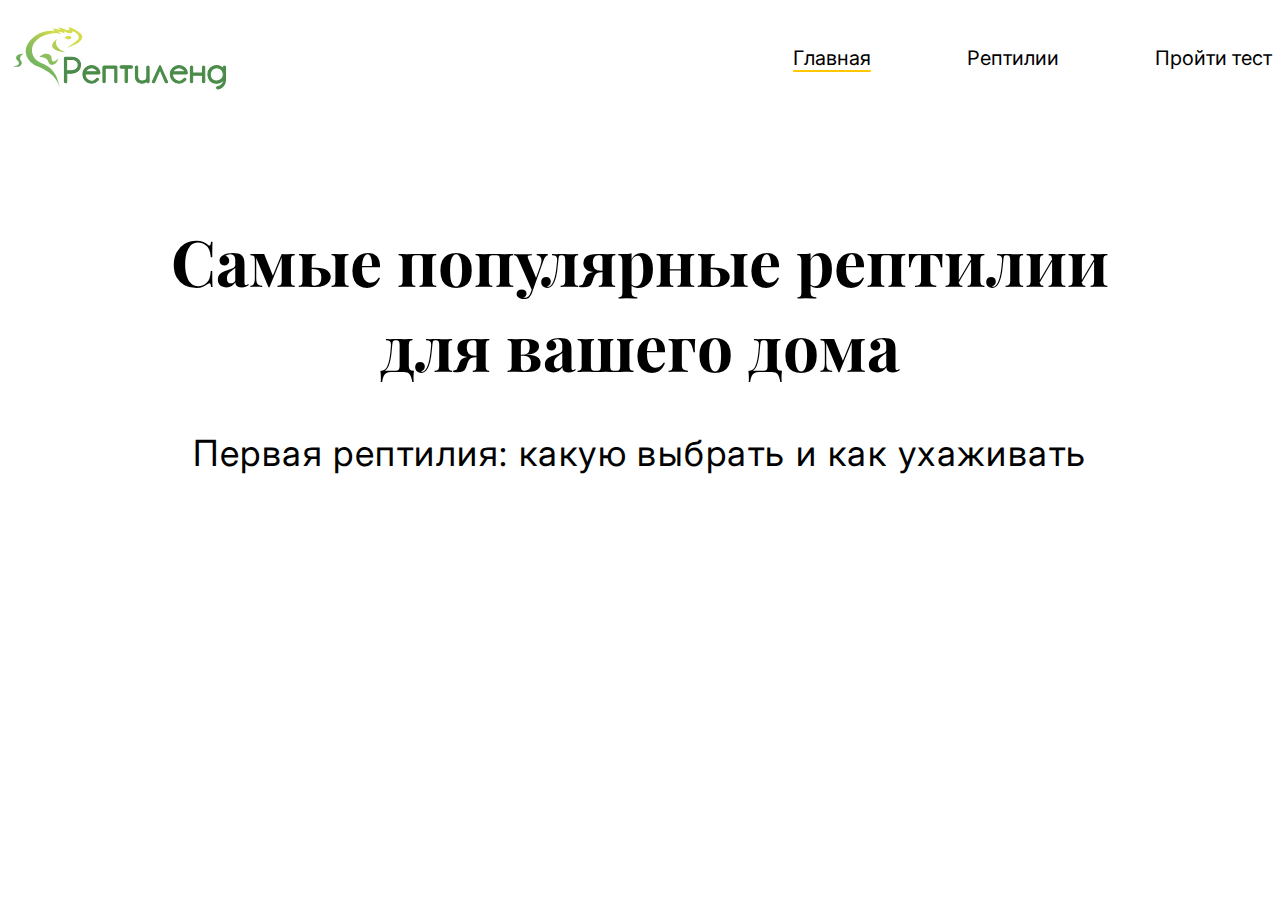
==== index.html @ 04e9afe6 "init" ====
<!DOCTYPE html>
<html lang="en">
  <head>
    <meta charset="UTF-8" />
    <meta http-equiv="X-UA-Compatible" content="IE=edge" />
    <meta name="viewport" content="width=device-width, initial-scale=1.0" />
    <title>Document</title>
    <link rel="preconnect" href="https://fonts.gstatic.com" />
    <link
      href="https://fonts.googleapis.com/css2?family=Playfair+Display:wght@600&display=swap"
      rel="stylesheet"
    />
    <link
      href="https://fonts.googleapis.com/css2?family=Inter:wght@400;600&display=swap"
      rel="stylesheet"
    />
    <link rel="stylesheet" href="styles.css" />
  </head>
  <body>
    <div class="container">
      <div class="main-menu">
        <img class="main-menu__logo" src="./assets/images/logo.svg" alt="" />
        <div class="main-menu__menu-items">
          <div class="main-menu__menu-item main-menu__menu-item_active">
            <span>Главная</span>
          </div>
          <div class="main-menu__menu-item"><span>Рептилии</span></div>
          <div class="main-menu__menu-item"><span>Пройти тест</span></div>
        </div>
      </div>
      <div class="page-content">
        <h1 class="main-header">
          Самые популярные рептилии<br />для вашего дома
        </h1>
        <p class="header-md">Первая рептилия: какую выбрать и как ухаживать</p>
      </div>
    </div>
  </body>
</html>
---- styles.css ----
html{
    cursor: url(./assets/images/cursor.svg), auto;
}

.container {
  max-width: 1342px;
  margin: auto;
}

.main-menu {
  height: 100px;
  display: flex;
  justify-content: space-between;
  align-items: center;
}

.main-menu .main-menu__logo {
  height: 100%;
}

.main-menu .main-menu__menu-items {
  display: flex;
  justify-content: flex-end;
  margin-right: -16px;
}

.main-menu .main-menu__menu-items .main-menu__menu-item {
  margin-left: 64px;
  padding: 16px;
  font-family: Inter;
  font-size: 20px;
  line-height: 24px;
  border-radius: 12px;
}

.main-menu .main-menu__menu-items .main-menu__menu-item:hover {
  background: #21a36c;
  color: white;
}

.main-menu .main-menu__menu-items .main-menu__menu-item:hover span::after {
  display: none;
}

.main-menu .main-menu__menu-items .main-menu__menu-item_active span {
  position: relative;
}

.main-menu .main-menu__menu-items .main-menu__menu-item_active span::after {
  content: "";
  position: absolute;
  width: 100%;
  height: 2px;
  background: #ffc700;
  border-radius: 8px;
  top: 100%;
  left: 0;
}

.main-header {
  margin-top: 110px;
  font-family: Playfair Display;
  font-weight: bold;
  font-size: 64px;
  line-height: 85px;
  text-align: center;
}

.header-md {
  font-family: Inter;
  font-style: normal;
  font-weight: normal;
  font-size: 36px;
  line-height: 44px;
  /* identical to box height */

  text-align: center;
  letter-spacing: 0.04em;
  margin-top: 37px;
}
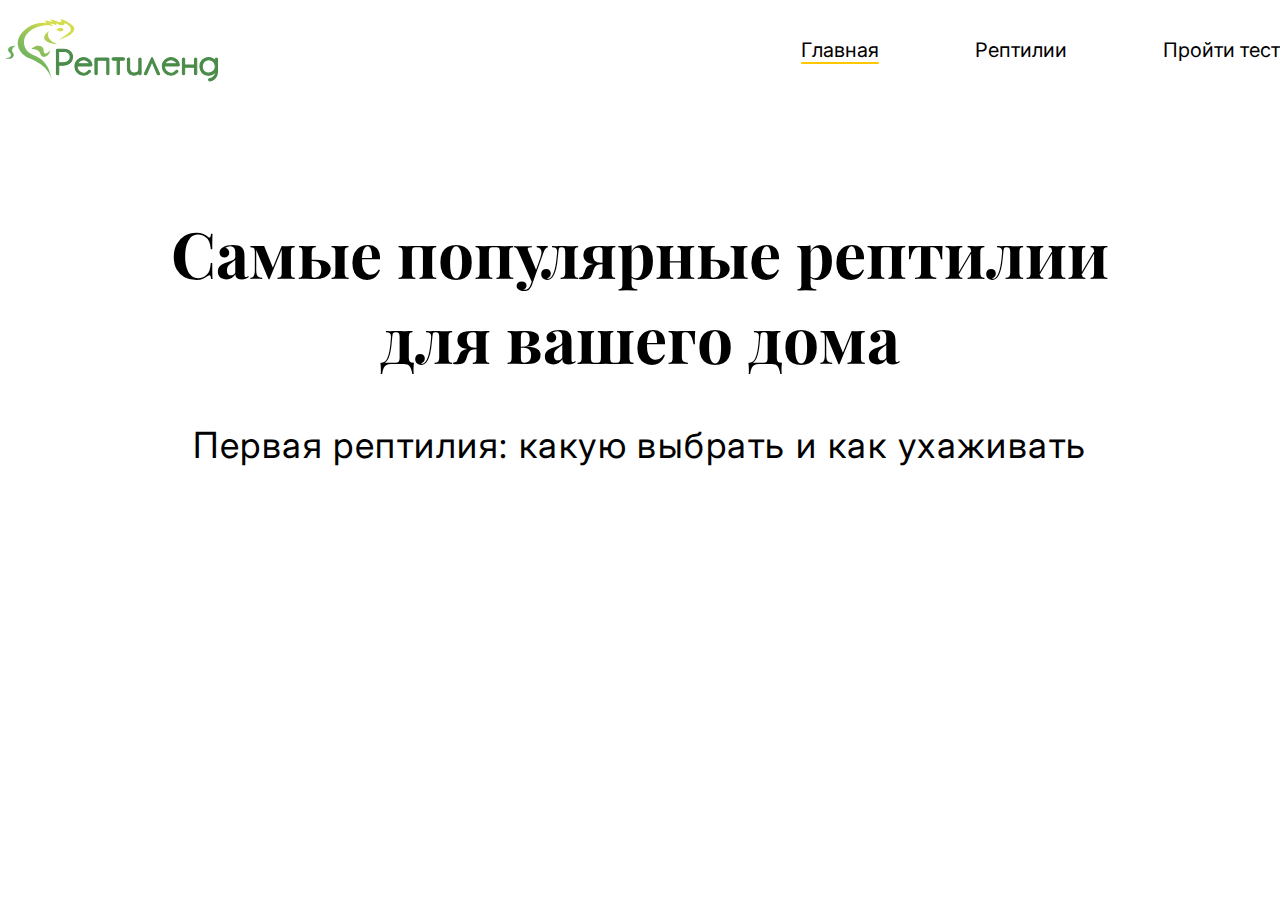
==== commit 8c71ee38: "верстка страницы риптилий" ====
--- a/index.html
+++ b/index.html
@@ -21,15 +21,15 @@
       <div class="main-menu">
         <img class="main-menu__logo" src="./assets/images/logo.svg" alt="" />
         <div class="main-menu__menu-items">
-          <div class="main-menu__menu-item main-menu__menu-item_active">
+          <a href="/" class="main-menu__menu-item main-menu__menu-item_active">
             <span>Главная</span>
-          </div>
-          <div class="main-menu__menu-item"><span>Рептилии</span></div>
-          <div class="main-menu__menu-item"><span>Пройти тест</span></div>
+          </a>
+          <a href="/reptiles" class="main-menu__menu-item"><span>Рептилии</span></a>
+          <a href="/test" class="main-menu__menu-item"><span>Пройти тест</span></a>
         </div>
       </div>
       <div class="page-content">
-        <h1 class="main-header">
+        <h1 class="main-header main-header_centered">
           Самые популярные рептилии<br />для вашего дома
         </h1>
         <p class="header-md">Первая рептилия: какую выбрать и как ухаживать</p>
--- a/styles.css
+++ b/styles.css
@@ -1,9 +1,16 @@
-html{
-    cursor: url(./assets/images/cursor.svg), auto;
+html, a, button{
+    cursor: url(./assets/images/cursor.svg), auto !important;
+}
+
+*{
+    box-sizing: border-box;
+}
+body{
+    margin: 0;
 }
 
 .container {
-  max-width: 1342px;
+  max-width: 1300px;
   margin: auto;
 }
 
@@ -31,6 +38,8 @@
   font-size: 20px;
   line-height: 24px;
   border-radius: 12px;
+  color: black;
+  text-decoration: none;
 }
 
 .main-menu .main-menu__menu-items .main-menu__menu-item:hover {
@@ -63,7 +72,10 @@
   font-weight: bold;
   font-size: 64px;
   line-height: 85px;
-  text-align: center;
+}
+
+.main-header_centered{
+    text-align: center;
 }
 
 .header-md {
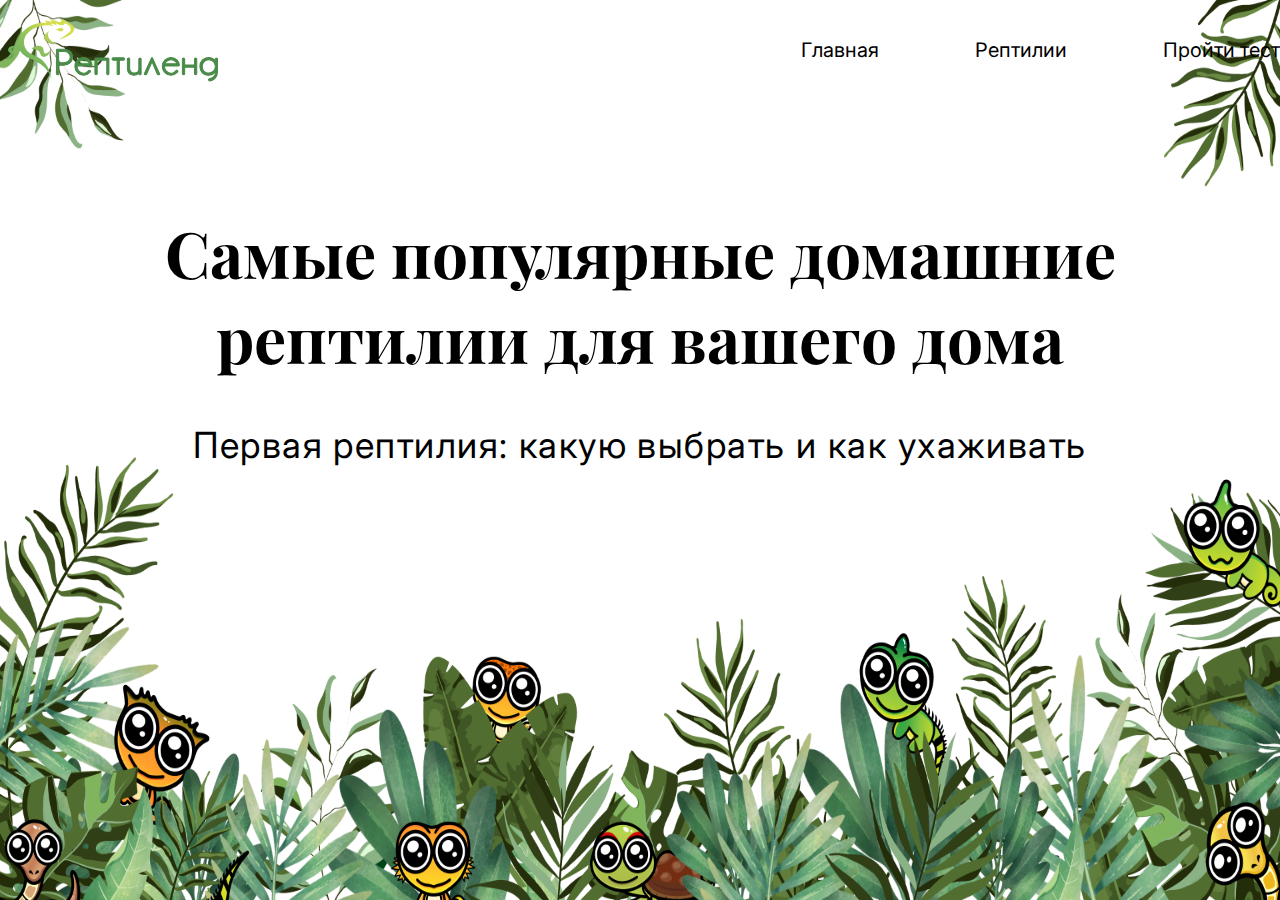
==== commit c6c31aba: "главная" ====
--- a/index.html
+++ b/index.html
@@ -15,25 +15,17 @@
       rel="stylesheet"
     />
     <link rel="stylesheet" href="styles.css" />
+    <link rel="stylesheet" href="main-styles.css" />
   </head>
   <body>
     <div class="container">
-      <div class="main-menu">
-        <img class="main-menu__logo" src="./assets/images/logo.svg" alt="" />
-        <div class="main-menu__menu-items">
-          <a href="/" class="main-menu__menu-item main-menu__menu-item_active">
-            <span>Главная</span>
-          </a>
-          <a href="/reptiles" class="main-menu__menu-item"><span>Рептилии</span></a>
-          <a href="/test" class="main-menu__menu-item"><span>Пройти тест</span></a>
-        </div>
-      </div>
       <div class="page-content">
         <h1 class="main-header main-header_centered">
-          Самые популярные рептилии<br />для вашего дома
+          Самые популярные домашние<br />рептилии для вашего дома
         </h1>
         <p class="header-md">Первая рептилия: какую выбрать и как ухаживать</p>
       </div>
     </div>
+    <script src="/menu.js"></script>
   </body>
 </html>
--- a/styles.css
+++ b/styles.css
@@ -1,12 +1,17 @@
-html, a, button{
-    cursor: url(./assets/images/cursor.svg), auto !important;
+@import './adaptive.css';
+
+html,
+a,
+button {
+  cursor: url(./assets/images/cursor.svg), auto !important;
 }
 
-*{
-    box-sizing: border-box;
+* {
+  box-sizing: border-box;
 }
-body{
-    margin: 0;
+body {
+  margin: 0;
+  min-width: 370px;
 }
 
 .container {
@@ -14,15 +19,25 @@
   margin: auto;
 }
 
+.main-menu__burger {
+  display: none;
+}
+
 .main-menu {
   height: 100px;
   display: flex;
   justify-content: space-between;
   align-items: center;
+  position: relative;
+  z-index: 200;
 }
 
 .main-menu .main-menu__logo {
   height: 100%;
+}
+
+.main-menu__logo_sm {
+  display: none;
 }
 
 .main-menu .main-menu__menu-items {
@@ -40,6 +55,7 @@
   border-radius: 12px;
   color: black;
   text-decoration: none;
+  white-space: nowrap;
 }
 
 .main-menu .main-menu__menu-items .main-menu__menu-item:hover {
@@ -56,7 +72,7 @@
 }
 
 .main-menu .main-menu__menu-items .main-menu__menu-item_active span::after {
-  content: "";
+  content: '';
   position: absolute;
   width: 100%;
   height: 2px;
@@ -74,8 +90,8 @@
   line-height: 85px;
 }
 
-.main-header_centered{
-    text-align: center;
+.main-header_centered {
+  text-align: center;
 }
 
 .header-md {
@@ -90,3 +106,88 @@
   letter-spacing: 0.04em;
   margin-top: 37px;
 }
+
+.page-content .page-content__learn-more {
+  border: 1px solid #21a36c;
+  background-color: #fff;
+  color: #000;
+  text-decoration: none;
+  box-shadow: none;
+  font-family: Inter;
+  font-style: normal;
+  font-weight: bold;
+  font-size: 16px;
+  line-height: 19px;
+
+  text-transform: uppercase;
+  padding: 14px 70px;
+  border-radius: 12px;
+}
+
+.page-content .page-content__learn-more:hover {
+  color: #fff;
+  background-color: #21a36c;
+}
+
+.page-content .page-content__page-points {
+  display: flex;
+  flex-direction: column;
+  position: absolute;
+  right: calc(100% + 100px);
+  margin-bottom: -20px;
+  max-height: 192px;
+}
+
+.page-content .page-content__page-point {
+  margin-bottom: 20px;
+  border-radius: 50%;
+  height: 28px;
+  width: 28px;
+  border: 1px solid transparent;
+  display: flex;
+  justify-content: center;
+  align-items: center;
+  position: relative;
+}
+
+.page-content .page-content__page-point:after {
+  content: '';
+  height: 6px;
+  width: 6px;
+  border-radius: 50%;
+  display: block;
+  background-color: #bdbcbc;
+}
+
+.page-content .page-content__page-point.page-content__page-point_hidden {
+  opacity: 0;
+  position: absolute;
+  /* display: none; */
+}
+
+.page-content .page-content__page-point.page-content__page-point_active {
+  border-color: #21a36c;
+}
+
+.page-content .page-content__page-point.page-content__page-point_active::after {
+  background-color: #000;
+}
+
+.steps {
+  display: none;
+}
+
+.steps__point {
+  border-radius: 50%;
+  border: 1px solid #bdbcbc;
+  height: 16px;
+  width: 16px;
+  margin: 0 4px;
+}
+
+.steps__point_active {
+  background-color: #21a36c;
+  border-color: #21a36c;
+  height: 20px;
+  width: 20px;
+}
--- a/main-styles.css
+++ b/main-styles.css
@@ -0,0 +1,69 @@
+html {
+  height: 100%;
+  background-image: url(./assets/images/main_bg.png);
+  background-size: 100% 100%;
+  background-repeat: no-repeat;
+}
+
+@media (max-width: 1200px) {
+  .container,
+  body {
+    height: 100%;
+  }
+
+  .container {
+    padding: 0 110px;
+  }
+  html {
+    background-image: url(./assets/images/main_bg_md.png);
+  }
+
+  .main-header {
+    margin-top: 0 !important;
+    font-size: 52px;
+    line-height: 69px;
+  }
+
+  .page-content {
+    height: calc(100% - 100px);
+    display: flex;
+    justify-content: center;
+    flex-direction: column;
+  }
+
+  .header-md {
+    margin-bottom: 315px;
+    font-size: 28px;
+    line-height: 34px;
+    margin-top: 0;
+    color: #423223;
+    font-weight: bold;
+  }
+}
+
+@media (max-width: 992px) {
+  .container {
+    padding: 0;
+  }
+  html {
+    background-image: url(./assets/images/main_bg_sm.png) !important;
+    background-position: bottom !important;
+    background-repeat: no-repeat !important;
+  }
+  .page-content {
+    height: calc(100% - 48px);
+  }
+  .main-header {
+    font-size: 52px;
+    line-height: 69px;
+    margin-bottom: 28px;
+    font-size: 20px;
+    line-height: 27px;
+  }
+  .header-md {
+    margin-bottom: 100px;
+    margin-top: 0 !important;
+    font-size: 11px;
+    line-height: 13px;
+  }
+}
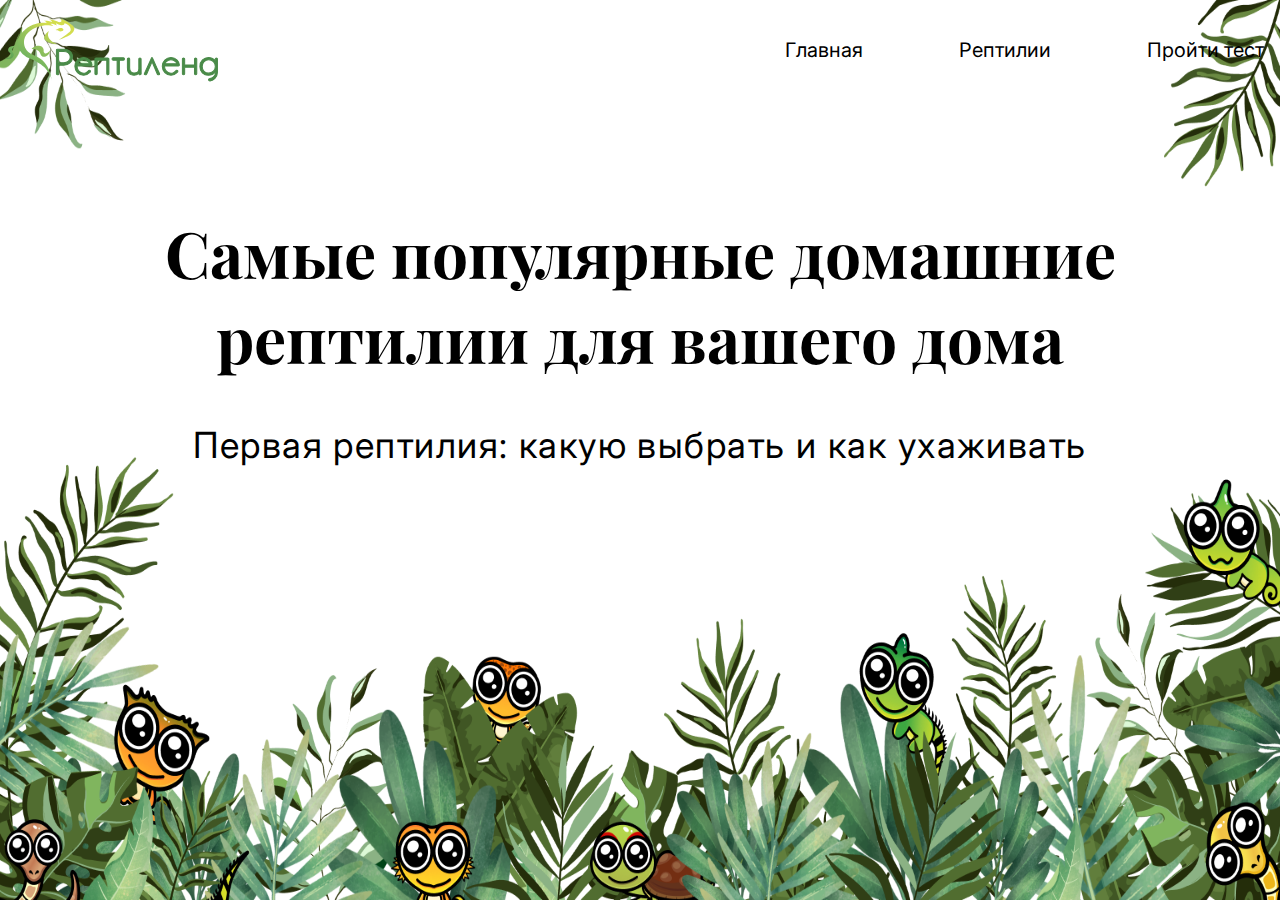
==== commit 906b4f6b: "fix" ====
--- a/index.html
+++ b/index.html
@@ -1,31 +1,31 @@
-<!DOCTYPE html>
-<html lang="en">
-  <head>
-    <meta charset="UTF-8" />
-    <meta http-equiv="X-UA-Compatible" content="IE=edge" />
-    <meta name="viewport" content="width=device-width, initial-scale=1.0" />
-    <title>Document</title>
-    <link rel="preconnect" href="https://fonts.gstatic.com" />
-    <link
-      href="https://fonts.googleapis.com/css2?family=Playfair+Display:wght@600&display=swap"
-      rel="stylesheet"
-    />
-    <link
-      href="https://fonts.googleapis.com/css2?family=Inter:wght@400;600&display=swap"
-      rel="stylesheet"
-    />
-    <link rel="stylesheet" href="styles.css" />
-    <link rel="stylesheet" href="main-styles.css" />
-  </head>
-  <body>
-    <div class="container">
-      <div class="page-content">
-        <h1 class="main-header main-header_centered">
-          Самые популярные домашние<br />рептилии для вашего дома
-        </h1>
-        <p class="header-md">Первая рептилия: какую выбрать и как ухаживать</p>
-      </div>
-    </div>
-    <script src="/menu.js"></script>
-  </body>
-</html>
+<!DOCTYPE html>
+<html lang="en">
+  <head>
+    <meta charset="UTF-8" />
+    <meta http-equiv="X-UA-Compatible" content="IE=edge" />
+    <meta name="viewport" content="width=device-width, initial-scale=1.0" />
+    <title>Document</title>
+    <link rel="preconnect" href="https://fonts.gstatic.com" />
+    <link
+      href="https://fonts.googleapis.com/css2?family=Playfair+Display:wght@600&display=swap"
+      rel="stylesheet"
+    />
+    <link
+      href="https://fonts.googleapis.com/css2?family=Inter:wght@400;600&display=swap"
+      rel="stylesheet"
+    />
+    <link rel="stylesheet" href="styles.css" />
+    <link rel="stylesheet" href="main-styles.css" />
+  </head>
+  <body>
+    <div class="container">
+      <div class="page-content">
+        <h1 class="main-header main-header_centered">
+          Самые популярные домашние<br />рептилии для вашего дома
+        </h1>
+        <p class="header-md">Первая рептилия: какую выбрать и как ухаживать</p>
+      </div>
+    </div>
+    <script src="/menu.js"></script>
+  </body>
+</html>
--- a/styles.css
+++ b/styles.css
@@ -43,7 +43,6 @@
 .main-menu .main-menu__menu-items {
   display: flex;
   justify-content: flex-end;
-  margin-right: -16px;
 }
 
 .main-menu .main-menu__menu-items .main-menu__menu-item {
@@ -133,7 +132,7 @@
   display: flex;
   flex-direction: column;
   position: absolute;
-  right: calc(100% + 100px);
+  right: calc(100% + 50px);
   margin-bottom: -20px;
   max-height: 192px;
 }
@@ -175,19 +174,20 @@
 
 .steps {
   display: none;
+  margin-bottom: 28px;
 }
 
 .steps__point {
   border-radius: 50%;
   border: 1px solid #bdbcbc;
-  height: 16px;
-  width: 16px;
+  height: 8px;
+  width: 8px;
   margin: 0 4px;
 }
 
 .steps__point_active {
   background-color: #21a36c;
   border-color: #21a36c;
-  height: 20px;
-  width: 20px;
+  height: 10px;
+  width: 10px;
 }
--- a/main-styles.css
+++ b/main-styles.css
@@ -12,7 +12,7 @@
   }
 
   .container {
-    padding: 0 110px;
+    padding: 0 15px;
   }
   html {
     background-image: url(./assets/images/main_bg_md.png);
@@ -20,8 +20,8 @@
 
   .main-header {
     margin-top: 0 !important;
-    font-size: 52px;
-    line-height: 69px;
+    font-size: 44px;
+    line-height: 59px;
   }
 
   .page-content {
@@ -33,20 +33,21 @@
 
   .header-md {
     margin-bottom: 315px;
-    font-size: 28px;
-    line-height: 34px;
+    font-size: 26px;
+    line-height: 31px;
     margin-top: 0;
     color: #423223;
     font-weight: bold;
   }
 }
 
-@media (max-width: 992px) {
+@media (max-width: 767px) {
   .container {
     padding: 0;
   }
   html {
-    background-image: url(./assets/images/main_bg_sm.png) !important;
+    background-image: url(./assets/images/main_bg_md.png) !important;
+    background-size: 100% auto !important;
     background-position: bottom !important;
     background-repeat: no-repeat !important;
   }
@@ -54,16 +55,36 @@
     height: calc(100% - 48px);
   }
   .main-header {
-    font-size: 52px;
-    line-height: 69px;
-    margin-bottom: 28px;
-    font-size: 20px;
-    line-height: 27px;
+    font-size: 40px !important;
+    line-height: 47px !important;
   }
   .header-md {
     margin-bottom: 100px;
     margin-top: 0 !important;
-    font-size: 11px;
-    line-height: 13px;
+    font-size: 20px !important;
+    line-height: 27px !important;
   }
 }
+
+@media (max-width: 576px) {
+  html {
+    background-image: url(./assets/images/main_bg_sm.png) !important;
+    background-size: 100% auto !important;
+    background-position: bottom !important;
+    background-repeat: no-repeat !important;
+  }
+  .page-content {
+    height: calc(100% - 48px);
+  }
+  .main-header {
+    margin-bottom: 28px !important;
+    font-size: 20px !important;
+    line-height: 27px !important;
+  }
+  .header-md {
+    margin-bottom: 100px;
+    margin-top: 0 !important;
+    font-size: 11px !important;
+    line-height: 13px !important;
+  }
+}
